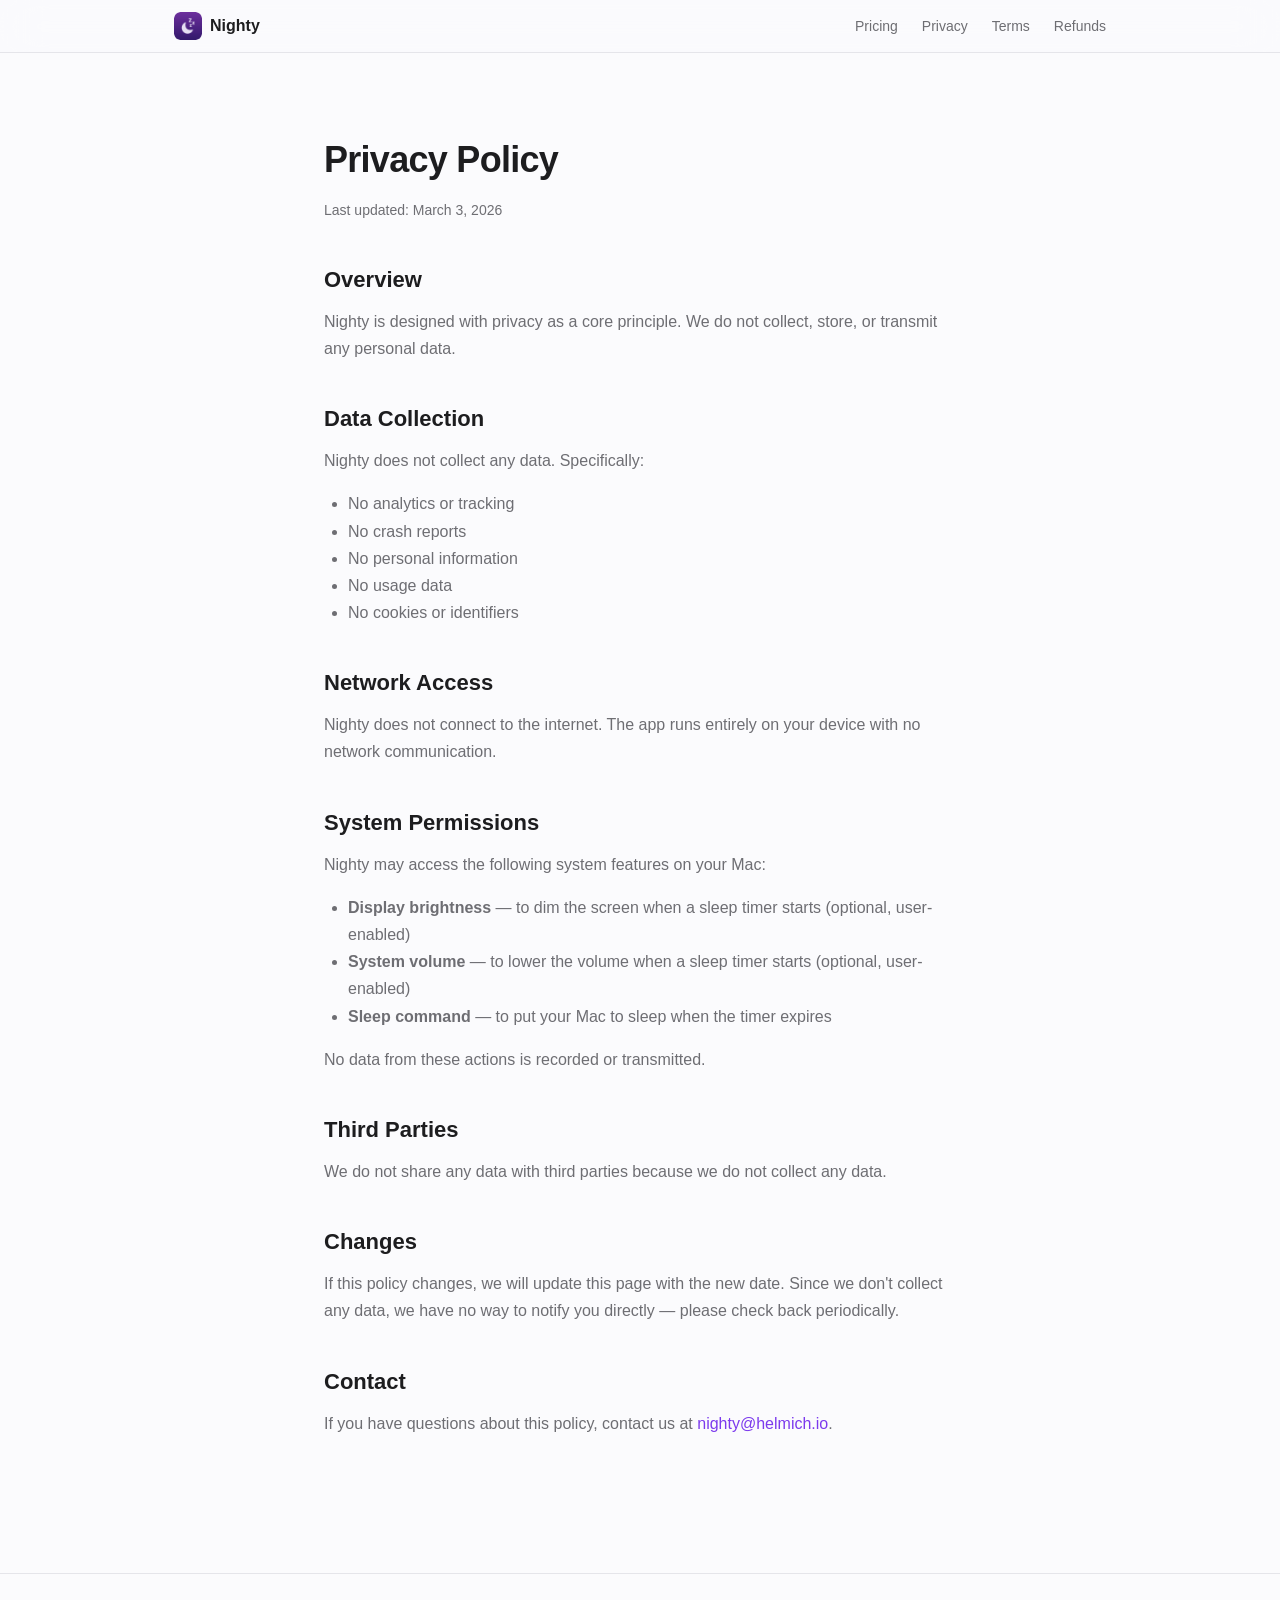
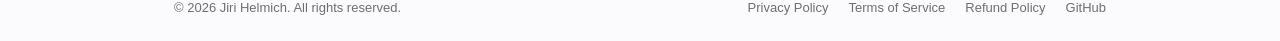
==== privacy.html @ 2838b52d "Initial site: landing page, privacy, terms, refund policies Apple-style static site for apps.helmich" ====
<!DOCTYPE html>
<html lang="en">
<head>
    <meta charset="UTF-8">
    <meta name="viewport" content="width=device-width, initial-scale=1.0">
    <title>Privacy Policy — Nighty</title>
    <link rel="stylesheet" href="style.css">
</head>
<body>
    <nav>
        <div class="nav-inner">
            <a href="/" class="nav-brand">
                <img src="icon.png" alt="Nighty" class="nav-icon">
                <span>Nighty</span>
            </a>
            <div class="nav-links">
                <a href="/#pricing">Pricing</a>
                <a href="/privacy.html">Privacy</a>
                <a href="/terms.html">Terms</a>
                <a href="/refunds.html">Refunds</a>
            </div>
        </div>
    </nav>

    <main class="legal">
        <h1>Privacy Policy</h1>
        <p class="updated">Last updated: March 3, 2026</p>

        <h2>Overview</h2>
        <p>Nighty is designed with privacy as a core principle. We do not collect, store, or transmit any personal data.</p>

        <h2>Data Collection</h2>
        <p>Nighty does not collect any data. Specifically:</p>
        <ul>
            <li>No analytics or tracking</li>
            <li>No crash reports</li>
            <li>No personal information</li>
            <li>No usage data</li>
            <li>No cookies or identifiers</li>
        </ul>

        <h2>Network Access</h2>
        <p>Nighty does not connect to the internet. The app runs entirely on your device with no network communication.</p>

        <h2>System Permissions</h2>
        <p>Nighty may access the following system features on your Mac:</p>
        <ul>
            <li><strong>Display brightness</strong> — to dim the screen when a sleep timer starts (optional, user-enabled)</li>
            <li><strong>System volume</strong> — to lower the volume when a sleep timer starts (optional, user-enabled)</li>
            <li><strong>Sleep command</strong> — to put your Mac to sleep when the timer expires</li>
        </ul>
        <p>No data from these actions is recorded or transmitted.</p>

        <h2>Third Parties</h2>
        <p>We do not share any data with third parties because we do not collect any data.</p>

        <h2>Changes</h2>
        <p>If this policy changes, we will update this page with the new date. Since we don't collect any data, we have no way to notify you directly — please check back periodically.</p>

        <h2>Contact</h2>
        <p>If you have questions about this policy, contact us at <a href="mailto:nighty@helmich.io">nighty@helmich.io</a>.</p>
    </main>

    <footer>
        <div class="footer-inner">
            <p>&copy; 2026 Jiri Helmich. All rights reserved.</p>
            <div class="footer-links">
                <a href="/privacy.html">Privacy Policy</a>
                <a href="/terms.html">Terms of Service</a>
                <a href="/refunds.html">Refund Policy</a>
                <a href="https://github.com/jirihelmich/nighty">GitHub</a>
            </div>
        </div>
    </footer>
</body>
</html>
---- style.css ----
:root {
    --text: #1d1d1f;
    --text-secondary: #6e6e73;
    --bg: #fbfbfd;
    --accent: #7c3aed;
    --accent-light: #ede9fe;
    --border: #e5e5ea;
    --radius: 12px;
    --max-width: 980px;
}

* {
    margin: 0;
    padding: 0;
    box-sizing: border-box;
}

body {
    font-family: -apple-system, BlinkMacSystemFont, "SF Pro Text", "Helvetica Neue", sans-serif;
    color: var(--text);
    background: var(--bg);
    -webkit-font-smoothing: antialiased;
    line-height: 1.5;
}

/* Nav */
nav {
    position: sticky;
    top: 0;
    z-index: 100;
    background: rgba(251, 251, 253, 0.8);
    backdrop-filter: blur(20px);
    -webkit-backdrop-filter: blur(20px);
    border-bottom: 1px solid var(--border);
}

.nav-inner {
    max-width: var(--max-width);
    margin: 0 auto;
    padding: 0 24px;
    height: 52px;
    display: flex;
    align-items: center;
    justify-content: space-between;
}

.nav-brand {
    display: flex;
    align-items: center;
    gap: 8px;
    text-decoration: none;
    color: var(--text);
    font-weight: 600;
    font-size: 16px;
}

.nav-icon {
    width: 28px;
    height: 28px;
    border-radius: 6px;
}

.nav-links {
    display: flex;
    gap: 24px;
}

.nav-links a {
    text-decoration: none;
    color: var(--text-secondary);
    font-size: 14px;
    transition: color 0.2s;
}

.nav-links a:hover {
    color: var(--text);
}

/* Hero */
.hero {
    max-width: var(--max-width);
    margin: 0 auto;
    padding: 120px 24px 80px;
    text-align: center;
}

.hero h1 {
    font-size: 56px;
    font-weight: 700;
    letter-spacing: -0.03em;
    line-height: 1.1;
    margin-bottom: 20px;
}

.hero-sub {
    font-size: 21px;
    color: var(--text-secondary);
    max-width: 600px;
    margin: 0 auto 40px;
    line-height: 1.5;
}

.hero-cta {
    display: flex;
    flex-direction: column;
    align-items: center;
    gap: 12px;
}

.hero-meta {
    font-size: 14px;
    color: var(--text-secondary);
}

/* Buttons */
.btn {
    display: inline-block;
    text-decoration: none;
    font-size: 16px;
    font-weight: 500;
    border-radius: 980px;
    padding: 12px 32px;
    transition: all 0.2s;
}

.btn-primary {
    background: var(--accent);
    color: white;
}

.btn-primary:hover {
    background: #6d28d9;
    transform: scale(1.02);
}

/* Features */
.features {
    max-width: var(--max-width);
    margin: 0 auto;
    padding: 40px 24px 100px;
    display: grid;
    grid-template-columns: repeat(3, 1fr);
    gap: 32px;
}

.feature {
    text-align: center;
    padding: 40px 24px;
}

.feature-icon {
    font-size: 40px;
    margin-bottom: 16px;
}

.feature h3 {
    font-size: 20px;
    font-weight: 600;
    margin-bottom: 8px;
}

.feature p {
    font-size: 15px;
    color: var(--text-secondary);
    line-height: 1.5;
}

/* Pricing */
.pricing {
    max-width: var(--max-width);
    margin: 0 auto;
    padding: 80px 24px;
    text-align: center;
}

.pricing h2 {
    font-size: 40px;
    font-weight: 700;
    letter-spacing: -0.02em;
    margin-bottom: 40px;
}

.price-card {
    max-width: 360px;
    margin: 0 auto;
    padding: 48px 40px;
    border-radius: 20px;
    background: white;
    border: 1px solid var(--border);
    box-shadow: 0 4px 24px rgba(0, 0, 0, 0.04);
}

.price-name {
    font-size: 18px;
    font-weight: 600;
    margin-bottom: 8px;
}

.price-amount {
    font-size: 48px;
    font-weight: 700;
    letter-spacing: -0.02em;
    margin-bottom: 8px;
}

.price-desc {
    font-size: 15px;
    color: var(--text-secondary);
    margin-bottom: 24px;
}

/* Footer */
footer {
    border-top: 1px solid var(--border);
    margin-top: 40px;
}

.footer-inner {
    max-width: var(--max-width);
    margin: 0 auto;
    padding: 24px;
    display: flex;
    justify-content: space-between;
    align-items: center;
}

.footer-inner p {
    font-size: 13px;
    color: var(--text-secondary);
}

.footer-links {
    display: flex;
    gap: 20px;
}

.footer-links a {
    text-decoration: none;
    color: var(--text-secondary);
    font-size: 13px;
    transition: color 0.2s;
}

.footer-links a:hover {
    color: var(--text);
}

/* Legal pages */
.legal {
    max-width: 680px;
    margin: 0 auto;
    padding: 80px 24px;
}

.legal h1 {
    font-size: 36px;
    font-weight: 700;
    letter-spacing: -0.02em;
    margin-bottom: 12px;
}

.legal .updated {
    font-size: 14px;
    color: var(--text-secondary);
    margin-bottom: 40px;
}

.legal h2 {
    font-size: 22px;
    font-weight: 600;
    margin-top: 40px;
    margin-bottom: 12px;
}

.legal p, .legal ul {
    font-size: 16px;
    color: var(--text-secondary);
    line-height: 1.7;
    margin-bottom: 16px;
}

.legal ul {
    padding-left: 24px;
}

.legal a {
    color: var(--accent);
    text-decoration: none;
}

.legal a:hover {
    text-decoration: underline;
}

/* Responsive */
@media (max-width: 768px) {
    .hero h1 {
        font-size: 36px;
    }

    .hero-sub {
        font-size: 18px;
    }

    .features {
        grid-template-columns: 1fr;
        gap: 16px;
    }

    .feature {
        padding: 24px;
    }

    .footer-inner {
        flex-direction: column;
        gap: 16px;
        text-align: center;
    }

    .nav-links {
        gap: 16px;
    }

    .nav-links a {
        font-size: 13px;
    }
}
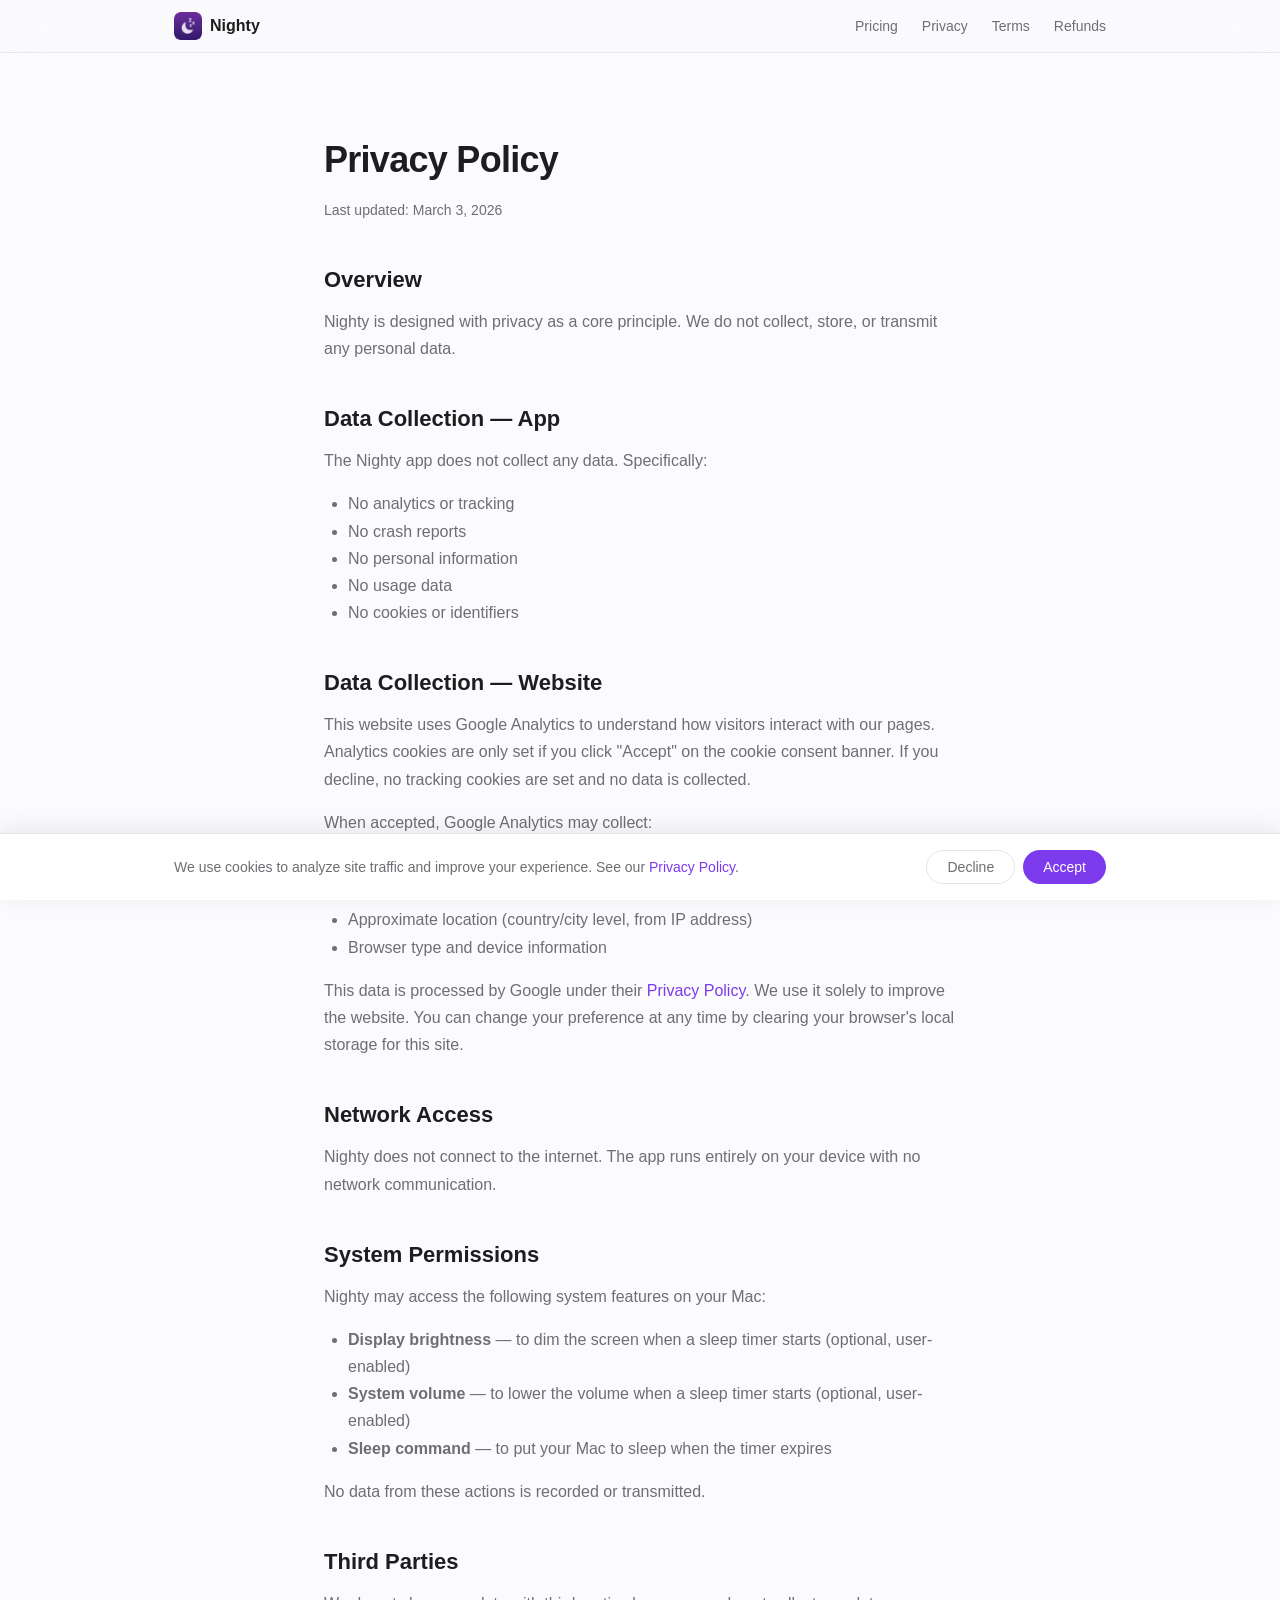
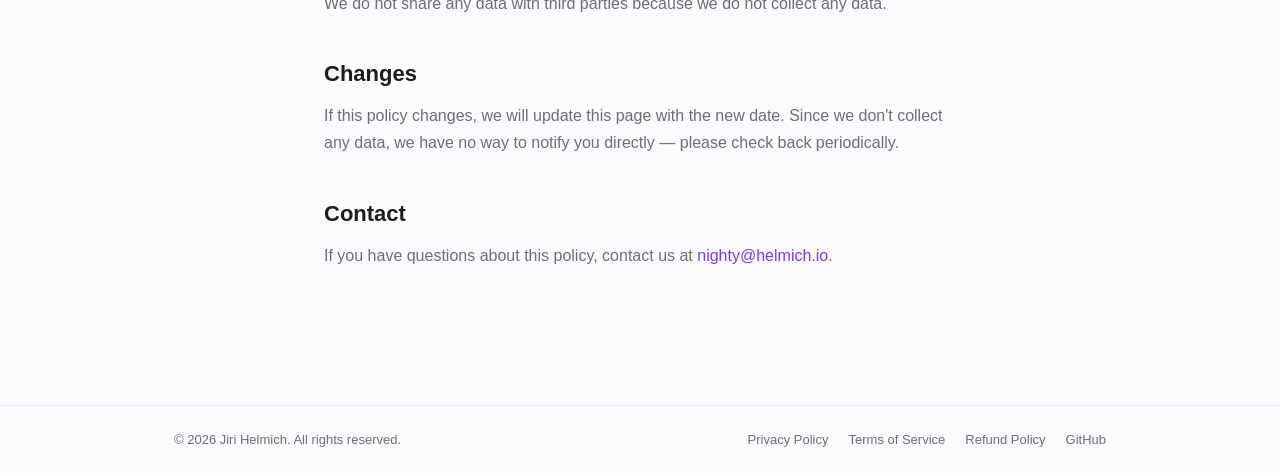
==== commit 649fe03d: "Add cookie consent banner and Google Analytics (GA4) - Cookie banner asks for consent before loading" ====
--- a/privacy.html
+++ b/privacy.html
@@ -29,8 +29,8 @@
         <h2>Overview</h2>
         <p>Nighty is designed with privacy as a core principle. We do not collect, store, or transmit any personal data.</p>
 
-        <h2>Data Collection</h2>
-        <p>Nighty does not collect any data. Specifically:</p>
+        <h2>Data Collection — App</h2>
+        <p>The Nighty app does not collect any data. Specifically:</p>
         <ul>
             <li>No analytics or tracking</li>
             <li>No crash reports</li>
@@ -38,6 +38,17 @@
             <li>No usage data</li>
             <li>No cookies or identifiers</li>
         </ul>
+
+        <h2>Data Collection — Website</h2>
+        <p>This website uses Google Analytics to understand how visitors interact with our pages. Analytics cookies are only set if you click "Accept" on the cookie consent banner. If you decline, no tracking cookies are set and no data is collected.</p>
+        <p>When accepted, Google Analytics may collect:</p>
+        <ul>
+            <li>Pages visited and time spent</li>
+            <li>Button and link clicks</li>
+            <li>Approximate location (country/city level, from IP address)</li>
+            <li>Browser type and device information</li>
+        </ul>
+        <p>This data is processed by Google under their <a href="https://policies.google.com/privacy">Privacy Policy</a>. We use it solely to improve the website. You can change your preference at any time by clearing your browser's local storage for this site.</p>
 
         <h2>Network Access</h2>
         <p>Nighty does not connect to the internet. The app runs entirely on your device with no network communication.</p>
@@ -72,5 +83,6 @@
             </div>
         </div>
     </footer>
+    <script src="analytics.js"></script>
 </body>
 </html>
--- a/style.css
+++ b/style.css
@@ -80,36 +80,59 @@
 .hero {
     max-width: var(--max-width);
     margin: 0 auto;
-    padding: 120px 24px 80px;
-    text-align: center;
+    padding: 64px 24px 32px;
+}
+
+.hero-columns {
+    display: flex;
+    align-items: center;
+    gap: 56px;
+}
+
+.hero-text {
+    flex: 1;
 }
 
 .hero h1 {
-    font-size: 56px;
+    font-size: 48px;
     font-weight: 700;
     letter-spacing: -0.03em;
     line-height: 1.1;
-    margin-bottom: 20px;
+    margin-bottom: 16px;
 }
 
 .hero-sub {
-    font-size: 21px;
-    color: var(--text-secondary);
-    max-width: 600px;
-    margin: 0 auto 40px;
+    font-size: 19px;
+    color: var(--text-secondary);
     line-height: 1.5;
+    margin-bottom: 28px;
 }
 
 .hero-cta {
     display: flex;
-    flex-direction: column;
-    align-items: center;
-    gap: 12px;
+    align-items: center;
+    gap: 16px;
 }
 
 .hero-meta {
     font-size: 14px;
     color: var(--text-secondary);
+}
+
+.hero-screenshot {
+    flex-shrink: 0;
+}
+
+.hero-screenshot-card {
+    background: linear-gradient(145deg, #1e0a3c, #3b1578);
+    border-radius: 20px;
+    padding: 32px 36px;
+}
+
+.hero-screenshot img {
+    width: 260px;
+    border-radius: 10px;
+    box-shadow: 0 16px 48px rgba(0, 0, 0, 0.3);
 }
 
 /* Buttons */
@@ -137,15 +160,15 @@
 .features {
     max-width: var(--max-width);
     margin: 0 auto;
-    padding: 40px 24px 100px;
+    padding: 16px 24px 60px;
     display: grid;
     grid-template-columns: repeat(3, 1fr);
-    gap: 32px;
+    gap: 24px;
 }
 
 .feature {
     text-align: center;
-    padding: 40px 24px;
+    padding: 24px 20px;
 }
 
 .feature-icon {
@@ -206,7 +229,28 @@
 .price-desc {
     font-size: 15px;
     color: var(--text-secondary);
-    margin-bottom: 24px;
+    margin-bottom: 20px;
+}
+
+.price-features {
+    list-style: none;
+    padding: 0;
+    margin-bottom: 28px;
+    text-align: left;
+}
+
+.price-features li {
+    font-size: 15px;
+    color: var(--text-secondary);
+    padding: 6px 0;
+    border-bottom: 1px solid var(--border);
+}
+
+.price-features li::before {
+    content: "\2713";
+    color: var(--accent);
+    font-weight: 600;
+    margin-right: 10px;
 }
 
 /* Footer */
@@ -243,6 +287,88 @@
 
 .footer-links a:hover {
     color: var(--text);
+}
+
+/* Cookie Banner */
+#cookie-banner {
+    position: fixed;
+    bottom: 0;
+    left: 0;
+    right: 0;
+    z-index: 200;
+    background: white;
+    border-top: 1px solid var(--border);
+    box-shadow: 0 -4px 24px rgba(0, 0, 0, 0.08);
+}
+
+.cookie-banner-inner {
+    max-width: var(--max-width);
+    margin: 0 auto;
+    padding: 16px 24px;
+    display: flex;
+    align-items: center;
+    justify-content: space-between;
+    gap: 24px;
+}
+
+.cookie-banner-inner p {
+    font-size: 14px;
+    color: var(--text-secondary);
+    margin: 0;
+}
+
+.cookie-banner-inner a {
+    color: var(--accent);
+    text-decoration: none;
+}
+
+.cookie-banner-inner a:hover {
+    text-decoration: underline;
+}
+
+.cookie-banner-buttons {
+    display: flex;
+    gap: 8px;
+    flex-shrink: 0;
+}
+
+.cookie-btn {
+    font-size: 14px;
+    font-weight: 500;
+    padding: 8px 20px;
+    border-radius: 980px;
+    border: none;
+    cursor: pointer;
+    transition: all 0.2s;
+    font-family: inherit;
+}
+
+.cookie-btn-primary {
+    background: var(--accent);
+    color: white;
+}
+
+.cookie-btn-primary:hover {
+    background: #6d28d9;
+}
+
+.cookie-btn-secondary {
+    background: transparent;
+    color: var(--text-secondary);
+    border: 1px solid var(--border);
+}
+
+.cookie-btn-secondary:hover {
+    border-color: var(--text-secondary);
+    color: var(--text);
+}
+
+@media (max-width: 768px) {
+    .cookie-banner-inner {
+        flex-direction: column;
+        text-align: center;
+        gap: 12px;
+    }
 }
 
 /* Legal pages */
@@ -294,12 +420,26 @@
 
 /* Responsive */
 @media (max-width: 768px) {
+    .hero-columns {
+        flex-direction: column;
+        text-align: center;
+        gap: 32px;
+    }
+
+    .hero-cta {
+        justify-content: center;
+    }
+
     .hero h1 {
         font-size: 36px;
     }
 
     .hero-sub {
         font-size: 18px;
+    }
+
+    .hero-screenshot img {
+        width: 240px;
     }
 
     .features {
